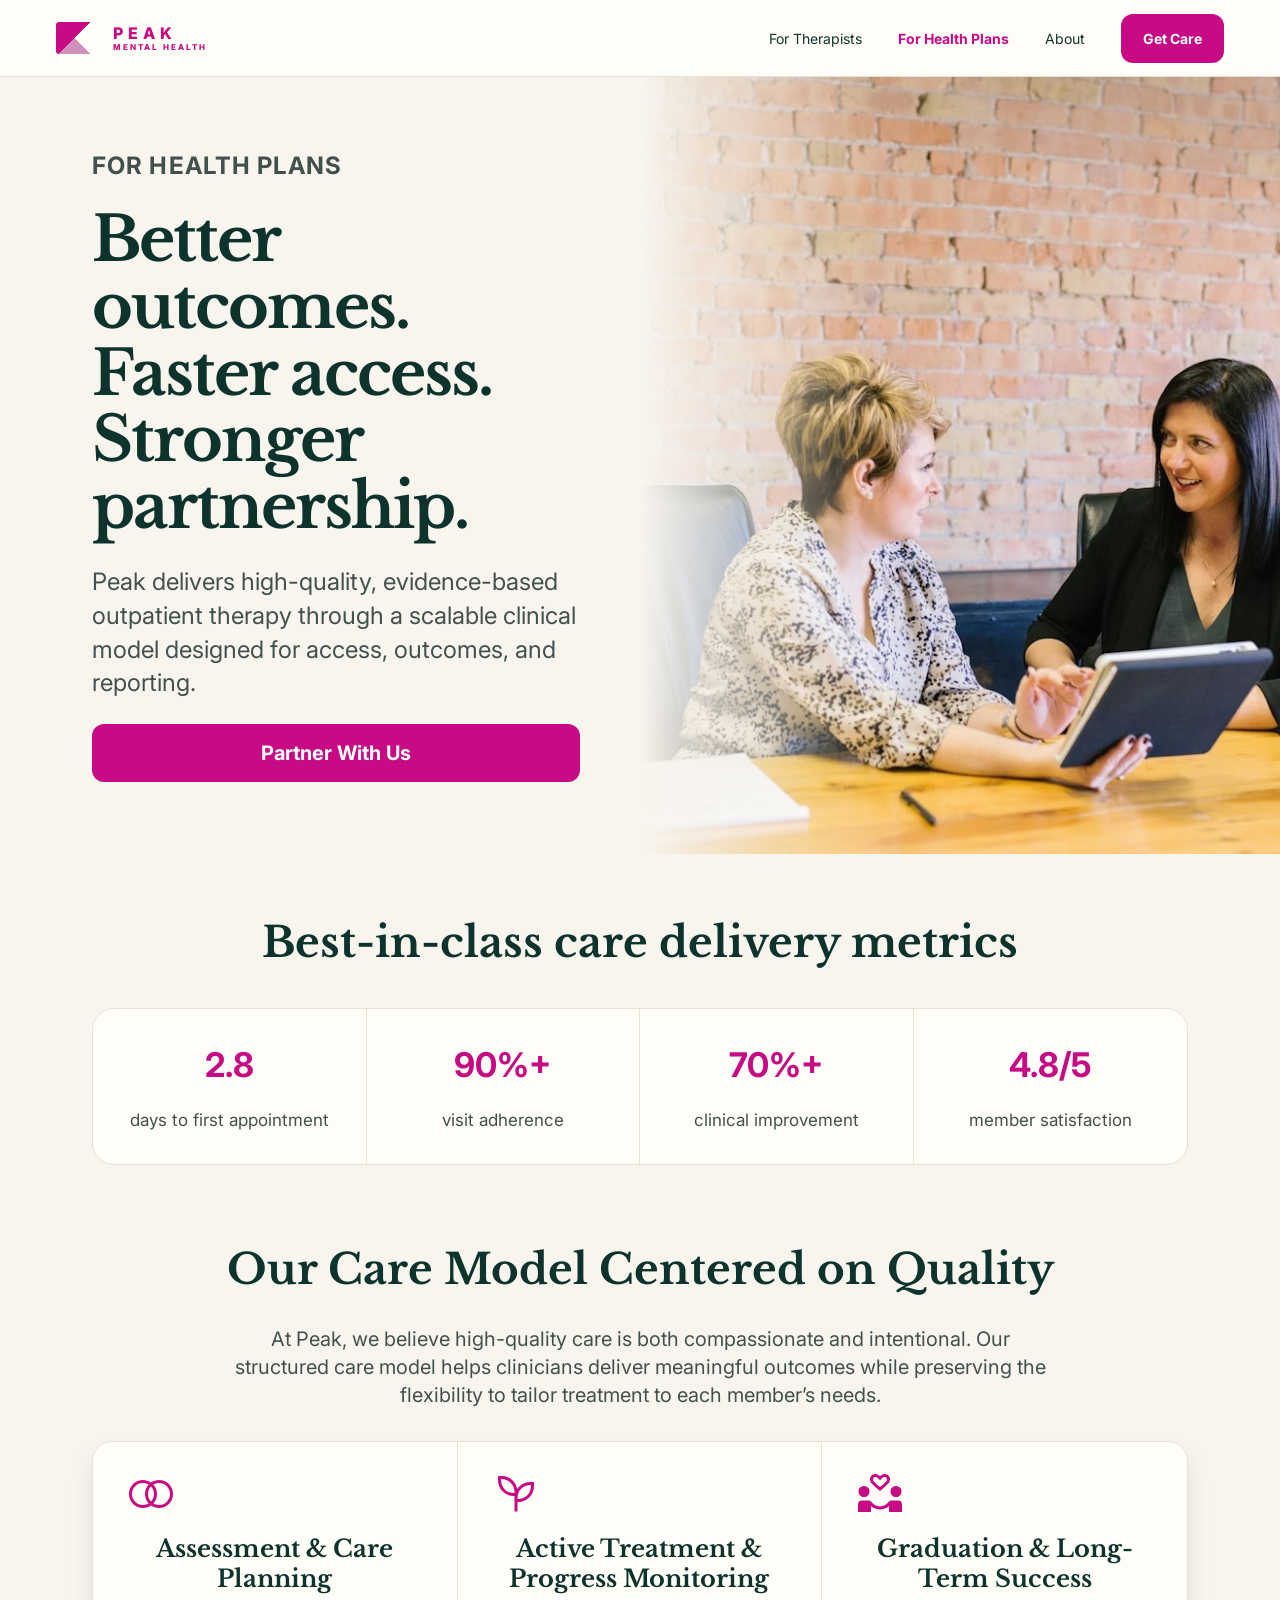
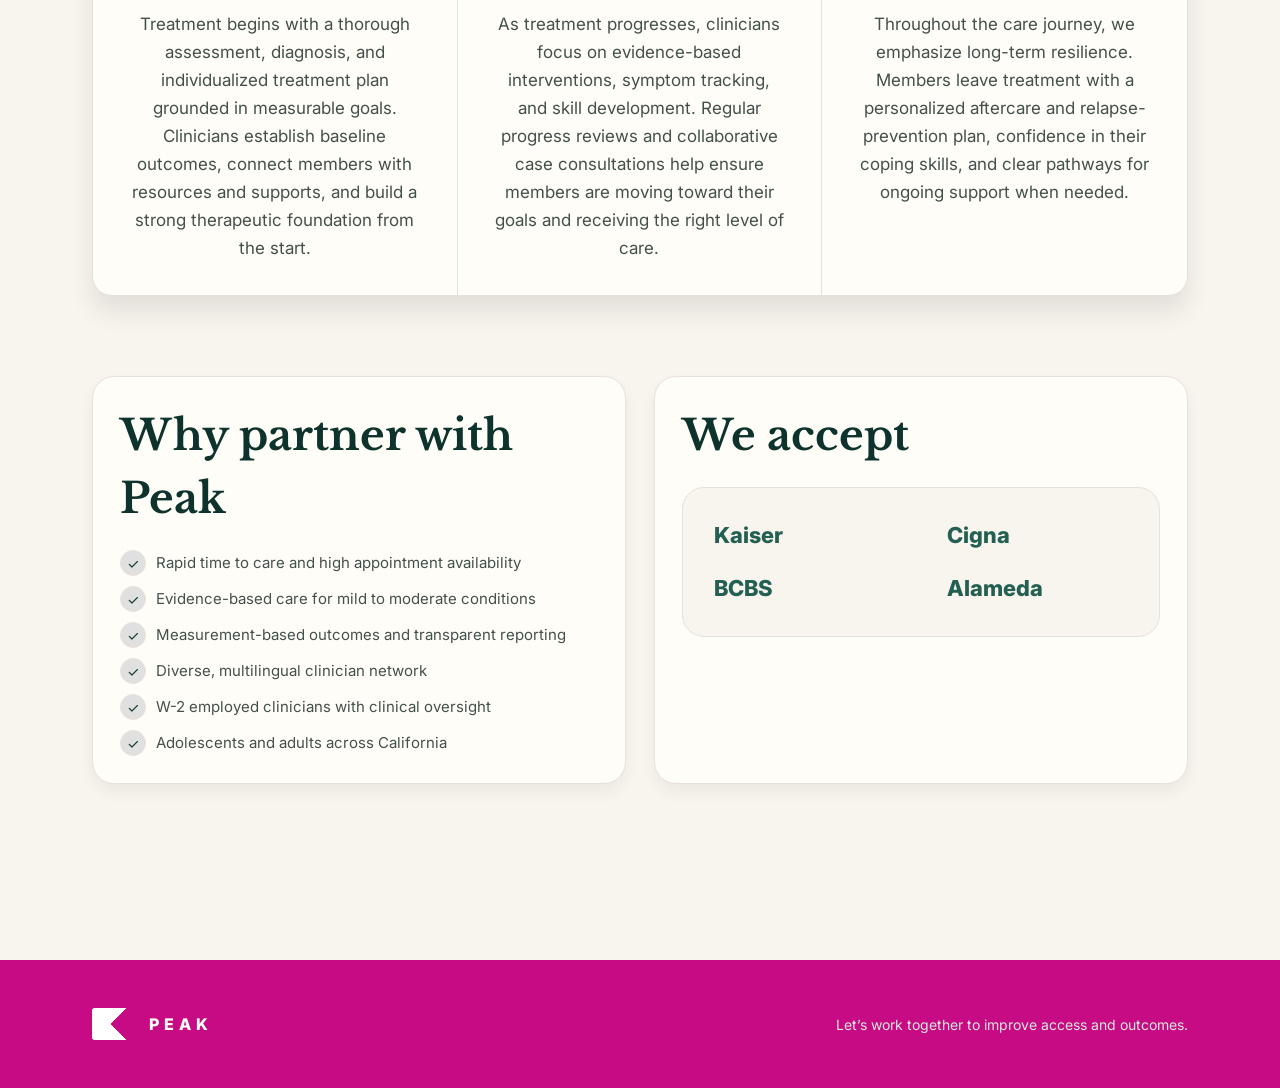
==== health-plans.html @ 939db0d3 "Add For Therapists and For Health Plans pages Builds out the two remaining Figma pages (THERAPISTS, " ====
<!DOCTYPE html>
<html lang="en">
<head>
<meta charset="UTF-8" />
<meta name="viewport" content="width=device-width, initial-scale=1.0" />
<title>For Health Plans — Peak Mental Health</title>
<meta name="description" content="Peak delivers high-quality, evidence-based outpatient therapy through a scalable clinical model designed for access, outcomes, and reporting." />
<link rel="icon" href="assets/icons/logo-mark.svg" type="image/svg+xml" />
<link rel="preconnect" href="https://fonts.googleapis.com" />
<link rel="preconnect" href="https://fonts.gstatic.com" crossorigin />
<link href="https://fonts.googleapis.com/css2?family=Libre+Baskerville:wght@400;700&family=Inter:wght@400;500;700;800&display=swap" rel="stylesheet" />
<link rel="stylesheet" href="styles.css" />
</head>
<body>

<header class="nav">
  <div class="nav__inner">
    <a class="brand" href="index.html">
      <img src="assets/icons/logo-mark.svg" alt="" class="brand__mark" width="45" height="32" />
      <span class="brand__text">
        <span class="brand__name">PEAK</span>
        <span class="brand__sub">MENTAL HEALTH</span>
      </span>
    </a>
    <nav class="nav__links" id="nav-links">
      <a href="therapists.html">For Therapists</a>
      <a href="health-plans.html" class="is-active">For Health Plans</a>
      <a href="index.html#about">About</a>
      <a href="index.html#get-care" class="btn btn--pink btn--sm">Get Care</a>
    </nav>
    <button class="nav__toggle" id="nav-toggle" aria-label="Toggle menu" aria-expanded="false" aria-controls="nav-links">
      <span></span><span></span><span></span>
    </button>
  </div>
</header>

<main id="top">

  <section class="hero">
    <div class="hero__bg" aria-hidden="true">
      <img src="assets/img/health-plans-hero.jpg" alt="" />
      <div class="hero__gradient"></div>
    </div>
    <div class="hero__content">
      <p class="hero__label">For health plans</p>
      <h1>Better outcomes. Faster access. Stronger partnership.</h1>
      <p>Peak delivers high-quality, evidence-based outpatient therapy through a scalable clinical model designed for access, outcomes, and reporting.</p>
      <a href="#partner" class="btn btn--pink btn--lg">Partner With Us</a>
    </div>
  </section>

  <section class="section">

    <div class="stats-block">
      <h2 class="section__title">Best-in-class care delivery metrics</h2>
      <div class="stats-grid">
        <div class="stat-card">
          <p class="stat-card__value">2.8</p>
          <p class="stat-card__label">days to first appointment</p>
        </div>
        <div class="stat-card">
          <p class="stat-card__value">90%+</p>
          <p class="stat-card__label">visit adherence</p>
        </div>
        <div class="stat-card">
          <p class="stat-card__value">70%+</p>
          <p class="stat-card__label">clinical improvement</p>
        </div>
        <div class="stat-card">
          <p class="stat-card__value">4.8/5</p>
          <p class="stat-card__label">member satisfaction</p>
        </div>
      </div>
    </div>

    <div class="care-model">
      <h2 class="section__title">Our Care Model Centered on Quality</h2>
      <p class="section__lead">At Peak, we believe high-quality care is both compassionate and intentional. Our structured care model helps clinicians deliver meaningful outcomes while preserving the flexibility to tailor treatment to each member&rsquo;s needs.</p>

      <div class="feature-grid">
        <div class="feature-card">
          <img src="assets/icons/icon-matching.svg" alt="" class="feature-card__icon" />
          <h3>Assessment &amp; Care Planning</h3>
          <p>Treatment begins with a thorough assessment, diagnosis, and individualized treatment plan grounded in measurable goals. Clinicians establish baseline outcomes, connect members with resources and supports, and build a strong therapeutic foundation from the start.</p>
        </div>
        <div class="feature-card">
          <img src="assets/icons/icon-care-plan.svg" alt="" class="feature-card__icon" />
          <h3>Active Treatment &amp; Progress Monitoring</h3>
          <p>As treatment progresses, clinicians focus on evidence-based interventions, symptom tracking, and skill development. Regular progress reviews and collaborative case consultations help ensure members are moving toward their goals and receiving the right level of care.</p>
        </div>
        <div class="feature-card">
          <img src="assets/icons/icon-care-team.svg" alt="" class="feature-card__icon" />
          <h3>Graduation &amp; Long-Term Success</h3>
          <p>Throughout the care journey, we emphasize long-term resilience. Members leave treatment with a personalized aftercare and relapse-prevention plan, confidence in their coping skills, and clear pathways for ongoing support when needed.</p>
        </div>
      </div>
    </div>

    <div class="partner-grid" id="partner">
      <div class="info-card info-card--wide">
        <h3>Why partner with Peak</h3>
        <ul class="checklist checklist--dark">
          <li><span class="check check--dark">&#10003;</span>Rapid time to care and high appointment availability</li>
          <li><span class="check check--dark">&#10003;</span>Evidence-based care for mild to moderate conditions</li>
          <li><span class="check check--dark">&#10003;</span>Measurement-based outcomes and transparent reporting</li>
          <li><span class="check check--dark">&#10003;</span>Diverse, multilingual clinician network</li>
          <li><span class="check check--dark">&#10003;</span>W-2 employed clinicians with clinical oversight</li>
          <li><span class="check check--dark">&#10003;</span>Adolescents and adults across California</li>
        </ul>
      </div>
      <div class="info-card info-card--wide">
        <h3>We accept</h3>
        <div class="accept-grid">
          <span>Kaiser</span>
          <span>Cigna</span>
          <span>BCBS</span>
          <span>Alameda</span>
        </div>
      </div>
    </div>

  </section>

</main>

<footer class="footer footer--pink">
  <a class="brand" href="index.html">
    <img src="assets/icons/logo-mark.svg" alt="" class="brand__mark" width="45" height="32" />
    <span class="brand__text brand__text--light">
      <span class="brand__name">PEAK</span>
    </span>
  </a>
  <p>Let&rsquo;s work together to improve access and outcomes.</p>
</footer>

<script src="script.js"></script>
</body>
</html>
---- styles.css ----
:root {
  --cream: #f8f5ef;
  --card: #fffdf8;
  --border: #e8e1d7;
  --ink: #0e332c;
  --muted: #43504c;
  --pink: #c60b84;
  --pink-dark: #a8096f;
  --teal: #206875;
  --footer: #0e3b43;
  --chip: #e0e0e0;
  --radius-lg: 22px;
  --radius-md: 20px;
  --content-width: 1256px;
  --font-serif: 'Libre Baskerville', Georgia, serif;
  --font-sans: 'Inter', -apple-system, BlinkMacSystemFont, 'Segoe UI', sans-serif;
}

* { box-sizing: border-box; }

html { scroll-behavior: smooth; }

body {
  margin: 0;
  background: var(--cream);
  color: var(--ink);
  font-family: var(--font-sans);
  line-height: 1.5;
}

img { max-width: 100%; display: block; }

h1, h2, h3 {
  font-family: var(--font-serif);
  font-weight: 700;
  color: var(--ink);
  margin: 0;
}

p { margin: 0; }

a { color: inherit; text-decoration: none; }

.btn {
  display: inline-flex;
  align-items: center;
  justify-content: center;
  border-radius: 12px;
  font-weight: 700;
  font-family: var(--font-sans);
  white-space: nowrap;
  transition: background-color 0.15s ease, transform 0.15s ease;
  border: none;
  cursor: pointer;
}

.btn--pink { background: var(--pink); color: #fff; }
.btn--pink:hover { background: var(--pink-dark); }
.btn--sm { padding: 14px 22px; font-size: 14px; }
.btn--lg { padding: 14px 22px; font-size: 20px; }

/* ---------- Nav ---------- */

.nav {
  position: sticky;
  top: 0;
  z-index: 50;
  background: var(--card);
  border-bottom: 1px solid var(--border);
}

.nav__inner {
  max-width: 1440px;
  margin: 0 auto;
  height: 76px;
  padding: 0 56px;
  display: flex;
  align-items: center;
  justify-content: space-between;
}

.brand {
  display: flex;
  align-items: center;
  gap: 12px;
}

.brand__mark { width: 45px; height: 32px; }

.brand__text {
  display: flex;
  flex-direction: column;
  font-weight: 800;
  color: var(--pink);
  line-height: 1.2;
}

.brand__name { font-size: 16px; letter-spacing: 5px; }
.brand__sub { font-size: 8px; letter-spacing: 2px; }

.nav__links {
  display: flex;
  align-items: center;
  gap: 36px;
  font-size: 14px;
}

.nav__toggle {
  display: none;
  flex-direction: column;
  gap: 5px;
  background: none;
  border: none;
  padding: 8px;
  cursor: pointer;
}

.nav__toggle span {
  width: 24px;
  height: 2px;
  background: var(--ink);
  border-radius: 2px;
}

/* ---------- Hero ---------- */

.hero {
  position: relative;
  display: grid;
  grid-template-columns: 1fr 1fr;
  align-items: center;
  min-height: 640px;
  overflow: hidden;
  max-width: 1440px;
  margin: 0 auto;
}

.hero__bg {
  grid-column: 2;
  grid-row: 1;
  position: relative;
  height: 100%;
  min-height: 640px;
}

.hero__bg img {
  position: absolute;
  inset: 0;
  width: 100%;
  height: 100%;
  object-fit: cover;
}

.hero__gradient {
  position: absolute;
  inset: 0;
  background: linear-gradient(to right, var(--cream) 0%, rgba(248, 245, 239, 0.7) 12%, rgba(248, 245, 239, 0) 38%);
}

.hero__content {
  grid-column: 1;
  grid-row: 1;
  position: relative;
  z-index: 1;
  max-width: 620px;
  padding: 72px 40px 72px 92px;
  display: flex;
  flex-direction: column;
  gap: 24px;
}

.hero__content h1 {
  font-size: 62px;
  line-height: 1.08;
  letter-spacing: -2px;
}

.hero__content p {
  font-size: 24px;
  line-height: 1.4;
  color: var(--muted);
  max-width: 520px;
}

/* ---------- Logos strip ---------- */

.logos {
  max-width: 1440px;
  margin: 0 auto;
  display: flex;
  align-items: center;
  justify-content: center;
  flex-wrap: wrap;
  gap: 64px;
  padding: 48px 40px;
}

.logos img {
  height: 48px;
  width: auto;
  filter: grayscale(1);
  opacity: 0.75;
}

/* ---------- Section shell ---------- */

.section {
  max-width: 1440px;
  margin: 0 auto;
  padding: 64px 92px 120px;
  display: flex;
  flex-direction: column;
  gap: 80px;
}

.section__title {
  font-size: 42px;
  line-height: 1.15;
  text-align: center;
}

.section__lead {
  font-size: 20px;
  line-height: 1.4;
  color: var(--muted);
  text-align: center;
  max-width: 820px;
  margin: 0 auto;
}

/* ---------- Feature grid ---------- */

.feature-grid {
  display: grid;
  grid-template-columns: repeat(3, 1fr);
  background: var(--card);
  border: 1px solid var(--border);
  border-radius: var(--radius-md);
  box-shadow: 0 16px 25px rgba(44, 36, 27, 0.1);
  overflow: hidden;
}

.feature-card {
  padding: 28px 34px 33px;
  display: flex;
  flex-direction: column;
  gap: 16px;
  border-right: 1px solid var(--border);
}

.feature-card:last-child { border-right: none; }

.feature-card__icon { width: 48px; height: 48px; }

.feature-card h3 { font-size: 24px; line-height: 1.25; }

.feature-card p { color: var(--muted); font-size: 17px; line-height: 1.65; }

/* ---------- Clinicians ---------- */

.clinicians {
  display: flex;
  flex-direction: column;
  align-items: center;
  gap: 32px;
  text-align: center;
}

.clinician-grid {
  display: grid;
  grid-template-columns: repeat(4, 1fr);
  gap: 16px;
  width: 100%;
  text-align: left;
  margin-top: 22px;
}

.clinician-card {
  background: var(--card);
  border: 1px solid var(--border);
  border-radius: var(--radius-lg);
  box-shadow: 0 8px 15px rgba(34, 32, 28, 0.06);
  overflow: hidden;
  display: flex;
  flex-direction: column;
}

.clinician-card img { width: 100%; aspect-ratio: 1 / 1; object-fit: cover; }

.clinician-card__body {
  padding: 16px;
  display: flex;
  flex-direction: column;
  gap: 4px;
}

.clinician-card h3 { font-family: var(--font-sans); font-size: 16px; font-weight: 700; }

.clinician-card__label { color: var(--muted); font-size: 15px; }

.tags {
  display: flex;
  flex-wrap: wrap;
  gap: 8px;
  margin-top: 8px;
}

.tags span {
  background: var(--chip);
  color: var(--muted);
  font-size: 13px;
  padding: 4px 12px;
  border-radius: 14px;
}

.clinician-card--more {
  align-items: center;
  justify-content: center;
  text-align: center;
  gap: 24px;
  padding: 40px 20px;
}

.avatar-grid {
  display: grid;
  grid-template-columns: repeat(2, 1fr);
  gap: 8px;
  width: 108px;
}

.avatar-grid img {
  width: 50px;
  height: 50px;
  border-radius: 50%;
  aspect-ratio: 1 / 1;
  object-fit: cover;
}

.clinician-card__more-label { color: var(--muted); font-size: 15px; }
.clinician-card__more-link { font-weight: 700; font-size: 15px; }

/* ---------- How it works ---------- */

.how-it-works {
  display: grid;
  grid-template-columns: repeat(3, 1fr);
  background: var(--card);
  border: 1px solid var(--border);
  border-radius: var(--radius-md);
  box-shadow: 0 16px 25px rgba(44, 36, 27, 0.1);
  overflow: hidden;
}

.how-it-works__col {
  padding: 28px 34px 33px;
  display: flex;
  flex-direction: column;
  gap: 16px;
  border-right: 1px solid var(--border);
}

.how-it-works__col:last-child { border-right: none; }

.how-it-works__col .feature-card__icon { width: 48px; height: 48px; }

.how-it-works__col h3 { font-size: 24px; }

.how-it-works__col p { color: var(--muted); font-size: 17px; line-height: 1.65; }

/* ---------- CTA block ---------- */

.cta-block {
  display: flex;
  flex-direction: column;
  align-items: center;
  gap: 32px;
  text-align: center;
}

/* ---------- Split band ---------- */

.split-band {
  max-width: 1440px;
  margin: 0 auto;
  background: var(--teal);
  border-radius: 28px 28px 0 0;
  padding: 88px 92px 0;
  display: grid;
  grid-template-columns: 1fr 1fr;
  column-gap: 52px;
  position: relative;
}

.split-band__image {
  border-radius: 28px;
  overflow: hidden;
  height: 430px;
}

.split-band__image img { width: 100%; height: 100%; object-fit: cover; }

.split-band__content {
  color: #fff;
  display: flex;
  flex-direction: column;
  gap: 26px;
  justify-content: center;
}

.split-band__content h2 {
  color: #fff;
  font-size: 42px;
  line-height: 1.15;
}

.checklist {
  list-style: none;
  margin: 0;
  padding: 0;
  display: flex;
  flex-direction: column;
  gap: 14px;
  font-size: 16px;
}

.checklist li { display: flex; align-items: center; gap: 10px; }

.check {
  width: 26px;
  height: 26px;
  min-width: 26px;
  border: 1px solid rgba(255, 255, 255, 0.55);
  border-radius: 50%;
  display: inline-flex;
  align-items: center;
  justify-content: center;
  font-size: 14px;
}

.split-band__cards {
  grid-column: 1 / -1;
  display: grid;
  grid-template-columns: repeat(2, 1fr);
  gap: 28px;
  transform: translateY(56px);
}

.info-card {
  background: var(--card);
  border: 1px solid var(--border);
  border-radius: var(--radius-lg);
  box-shadow: 0 8px 15px rgba(34, 32, 28, 0.06);
  padding: 27px;
  display: flex;
  flex-direction: column;
  gap: 12px;
  align-items: flex-start;
}

.info-card h3 { font-size: 32px; }

.info-card p { color: var(--muted); font-size: 15px; }

/* ---------- Nav active state ---------- */

.nav__links a.is-active { color: var(--pink); font-weight: 700; }

/* ---------- Hero label (health plans) ---------- */

.hero__label {
  font-family: var(--font-sans);
  font-weight: 700;
  font-size: 14px;
  letter-spacing: 1.12px;
  text-transform: uppercase;
  color: var(--teal);
}

/* ---------- Practice block (therapists) ---------- */

.practice-block {
  display: flex;
  flex-direction: column;
  align-items: center;
  gap: 32px;
  text-align: center;
}

.practice-split {
  display: grid;
  grid-template-columns: 2fr 1fr;
  gap: 24px;
  width: 100%;
  text-align: left;
  align-items: stretch;
}

.benefit-grid {
  display: grid;
  grid-template-columns: repeat(2, 1fr);
  background: var(--card);
  border: 1px solid var(--border);
  border-radius: var(--radius-md);
}

.benefit-card {
  padding: 28px 34px 33px;
  border-right: 1px solid var(--border);
  border-bottom: 1px solid var(--border);
  display: flex;
  flex-direction: column;
  gap: 12px;
}

.benefit-card:nth-child(2n) { border-right: none; }
.benefit-card:nth-last-child(-n+2) { border-bottom: none; }

.benefit-card h3 { font-size: 24px; }
.benefit-card p { color: var(--muted); font-size: 17px; line-height: 1.65; }

.practice-split__photo { height: 100%; }
.practice-split__photo img { aspect-ratio: auto; height: 320px; }

/* ---------- Quote grid (testimonials) ---------- */

.quote-grid {
  display: grid;
  grid-template-columns: repeat(3, 1fr);
  gap: 16px;
  width: 100%;
}

.quote-card {
  background: var(--card);
  border: 1px solid var(--border);
  border-radius: 12px;
  box-shadow: 0 16px 25px rgba(44, 36, 27, 0.1);
  padding: 29px 35px 34px;
  margin: 0;
  display: flex;
  flex-direction: column;
  gap: 16px;
}

.quote-card__mark { width: 64px; height: 63px; opacity: 0.25; }

.quote-card blockquote {
  margin: 0;
  font-family: var(--font-serif);
  font-weight: 700;
  font-size: 20px;
  line-height: 1.35;
  color: var(--ink);
}

.quote-card figcaption {
  display: flex;
  align-items: center;
  gap: 16px;
  margin-top: auto;
  padding-top: 16px;
}

.quote-card figcaption img {
  width: 56px;
  height: 56px;
  border-radius: 50%;
  object-fit: cover;
}

.quote-card figcaption div {
  display: flex;
  flex-direction: column;
  font-size: 15px;
  color: var(--muted);
}

/* ---------- CTA split (join our team) ---------- */

.cta-split {
  display: grid;
  grid-template-columns: 1fr 1fr;
  background: var(--card);
  border: 1px solid var(--border);
  border-radius: var(--radius-md);
  box-shadow: 0 8px 15px rgba(34, 32, 28, 0.06);
  overflow: hidden;
  width: 100%;
}

.cta-split__image img { width: 100%; height: 100%; object-fit: cover; display: block; }

.cta-split__content {
  display: flex;
  flex-direction: column;
  align-items: center;
  justify-content: center;
  gap: 24px;
  text-align: center;
  padding: 48px;
}

/* ---------- FAQ ---------- */

.faq {
  display: flex;
  flex-direction: column;
  align-items: center;
  gap: 64px;
  width: 100%;
}

.faq-grid {
  display: grid;
  grid-template-columns: repeat(2, 1fr);
  background: var(--card);
  border: 1px solid var(--border);
  border-radius: var(--radius-md);
  width: 100%;
}

.faq-item {
  padding: 28px 34px 33px;
  border-right: 1px solid var(--border);
  border-bottom: 1px solid var(--border);
  display: flex;
  flex-direction: column;
  gap: 12px;
}

.faq-item:nth-child(2n) { border-right: none; }
.faq-item:nth-last-child(-n+2) { border-bottom: none; }

.faq-item h3 { font-size: 24px; }
.faq-item p { color: var(--muted); font-size: 17px; line-height: 1.65; }

/* ---------- Stats block (health plans) ---------- */

.stats-block {
  display: flex;
  flex-direction: column;
  align-items: center;
  gap: 42px;
  width: 100%;
}

.stats-grid {
  display: grid;
  grid-template-columns: repeat(4, 1fr);
  background: var(--card);
  border: 1px solid var(--border);
  border-radius: var(--radius-lg);
  width: 100%;
  overflow: hidden;
}

.stat-card {
  padding: 30px;
  text-align: center;
  border-right: 1px solid var(--border);
  display: flex;
  flex-direction: column;
  gap: 18px;
}

.stat-card:last-child { border-right: none; }

.stat-card__value {
  font-family: var(--font-sans);
  font-weight: 700;
  font-size: 34px;
  color: var(--pink);
}

.stat-card__label { color: var(--muted); font-size: 17px; }

/* ---------- Care model (reuses .feature-grid) ---------- */

.care-model {
  display: flex;
  flex-direction: column;
  align-items: center;
  gap: 32px;
  text-align: center;
  width: 100%;
}

/* ---------- Partner grid (health plans) ---------- */

.partner-grid {
  display: grid;
  grid-template-columns: repeat(2, 1fr);
  gap: 28px;
  width: 100%;
}

.info-card--wide { gap: 20px; }
.info-card--wide h3 { font-size: 42px; }

.checklist--dark { color: var(--muted); font-size: 15px; gap: 10px; }
.check--dark {
  border-color: var(--border);
  background: var(--chip);
  color: var(--ink);
}

.accept-grid {
  display: grid;
  grid-template-columns: repeat(2, 1fr);
  gap: 20px 51px;
  background: var(--cream);
  border: 1px solid var(--border);
  border-radius: var(--radius-lg);
  padding: 31px;
  width: 100%;
}

.accept-grid span {
  font-weight: 800;
  font-size: 22px;
  color: #246052;
}

/* ---------- Footer ---------- */

.footer {
  background: var(--footer);
  color: #dfe9dd;
  text-align: right;
  padding: 48px 92px;
  margin-top: 56px;
  font-size: 14px;
}

.footer--pink {
  background: var(--pink);
  display: flex;
  align-items: center;
  justify-content: space-between;
  text-align: left;
  gap: 24px;
  flex-wrap: wrap;
}

.footer--pink .brand__text--light { color: #fff; }
.footer--pink .brand__mark { filter: brightness(0) invert(1); }

/* ---------- Responsive ---------- */

@media (max-width: 1100px) {
  .section { padding: 56px 40px 96px; }
  .split-band { padding: 72px 40px 0; }
  .footer { padding: 40px 40px; }
  .feature-grid, .how-it-works { grid-template-columns: 1fr; }
  .feature-card, .how-it-works__col { border-right: none; border-bottom: 1px solid var(--border); }
  .feature-card:last-child, .how-it-works__col:last-child { border-bottom: none; }
  .clinician-grid { grid-template-columns: repeat(2, 1fr); }

  .practice-split { grid-template-columns: 1fr; }
  .practice-split__photo img { height: 260px; }
  .quote-grid { grid-template-columns: 1fr; }
  .cta-split { grid-template-columns: 1fr; }
  .cta-split__image img { height: 260px; }
  .faq-grid { grid-template-columns: 1fr; }
  .faq-item { border-right: none; border-bottom: 1px solid var(--border); }
  .faq-item:last-child { border-bottom: none; }
  .stats-grid { grid-template-columns: repeat(2, 1fr); }
  .stat-card:nth-child(2n) { border-right: none; }
  .stat-card:nth-child(n+3) { border-top: 1px solid var(--border); }
  .partner-grid { grid-template-columns: 1fr; }
}

@media (max-width: 900px) {
  .nav__inner { padding: 0 24px; }
  .nav__links {
    position: absolute;
    top: 76px;
    left: 0;
    right: 0;
    z-index: 40;
    background: var(--card);
    border-bottom: 1px solid var(--border);
    flex-direction: column;
    align-items: flex-start;
    gap: 20px;
    padding: 24px;
    display: none;
  }
  .nav__links.is-open { display: flex; }
  .nav__toggle { display: flex; }

  .hero { grid-template-columns: 1fr; }
  .hero__bg { grid-row: 1; grid-column: 1; min-height: 320px; height: 320px; position: relative; order: 1; }
  .hero__gradient { background: linear-gradient(to top, var(--cream) 0%, rgba(248,245,239,0.3) 40%, rgba(248,245,239,0) 100%); }
  .hero__content { grid-row: 2; grid-column: 1; order: 2; padding: 40px 24px; max-width: none; }
  .hero__content h1 { font-size: 40px; letter-spacing: -1px; }
  .hero__content p { font-size: 18px; max-width: none; }

  .logos { gap: 32px; padding: 32px 24px; }

  .split-band { grid-template-columns: 1fr; }
  .split-band__cards { grid-template-columns: 1fr; transform: none; margin-top: 28px; padding-bottom: 40px; }
  .split-band__image { height: 280px; }

  .clinician-grid { grid-template-columns: 1fr; }

  .benefit-grid { grid-template-columns: 1fr; }
  .benefit-card { border-right: none !important; border-bottom: 1px solid var(--border); }
  .benefit-card:last-child { border-bottom: none; }
  .accept-grid { grid-template-columns: 1fr; }
}

@media (max-width: 560px) {
  .section__title { font-size: 30px; }
  .hero__content h1 { font-size: 32px; }
  .footer { text-align: center; }
}
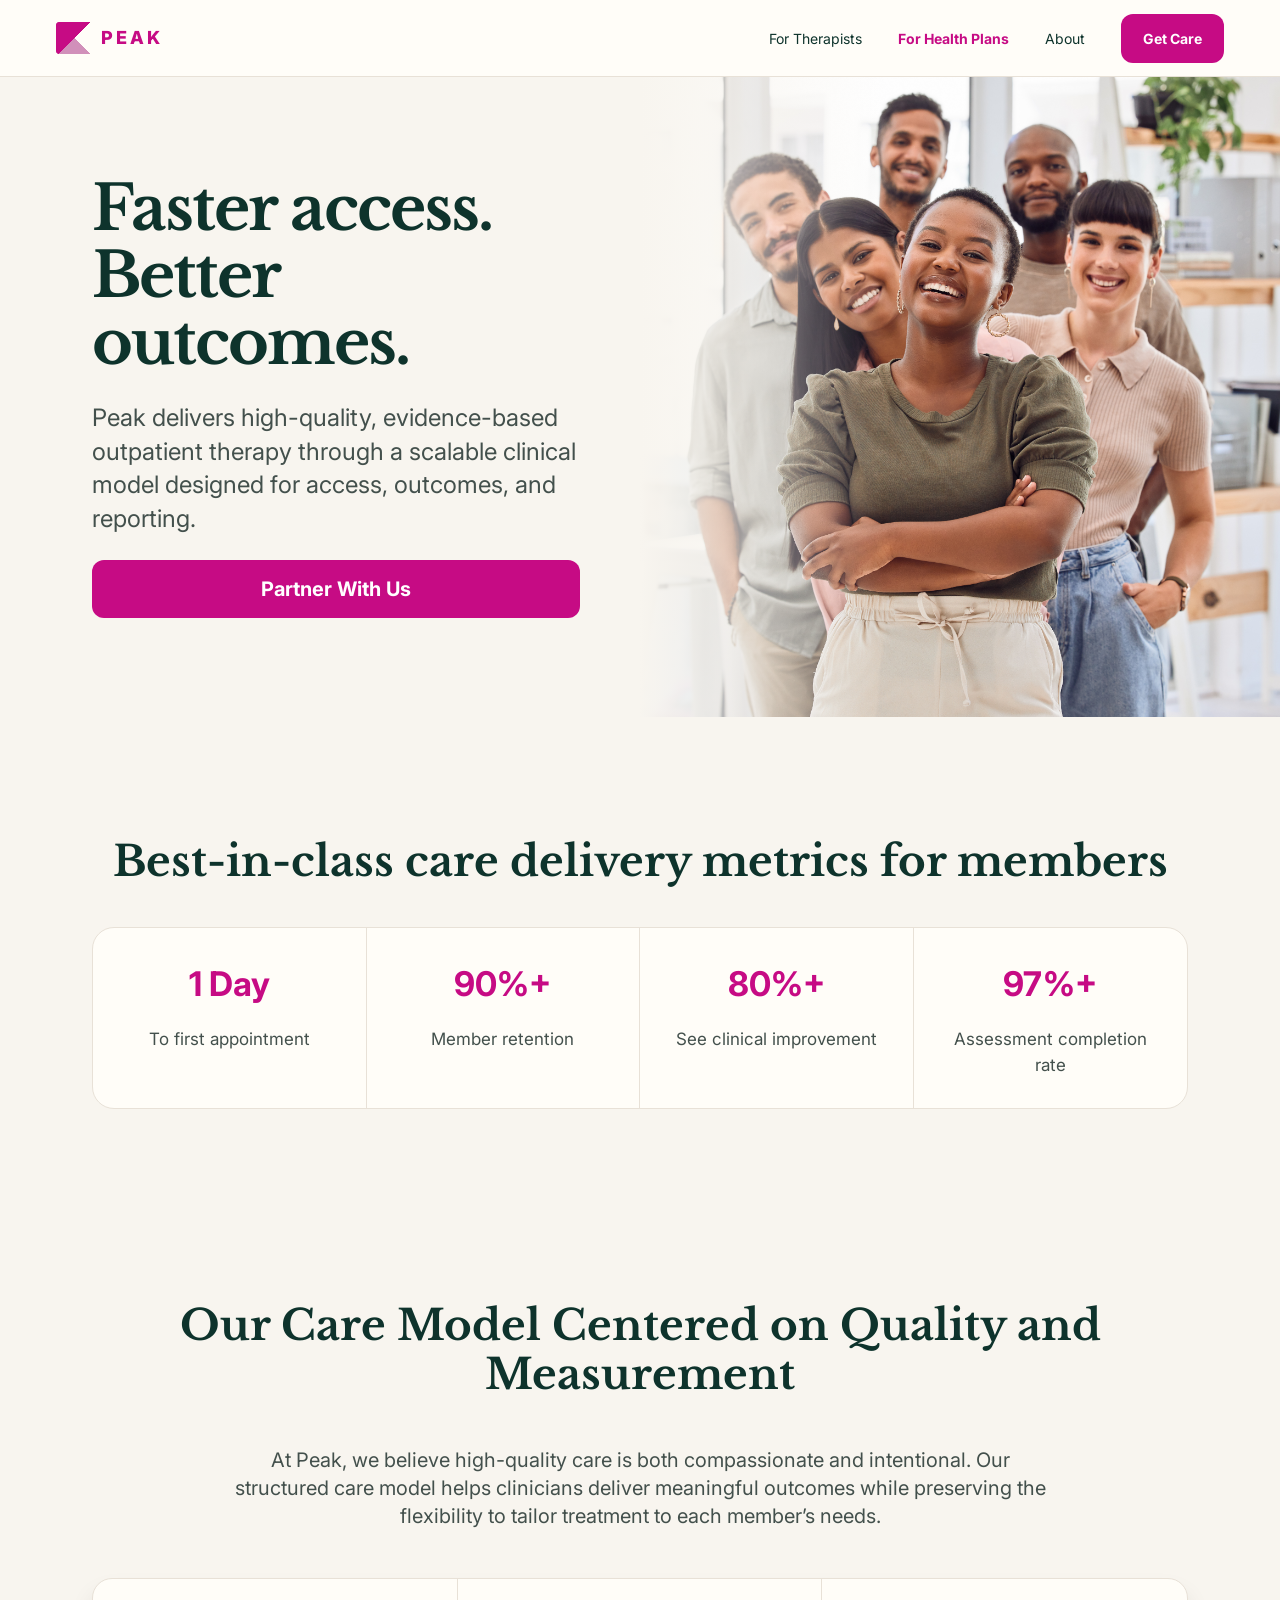
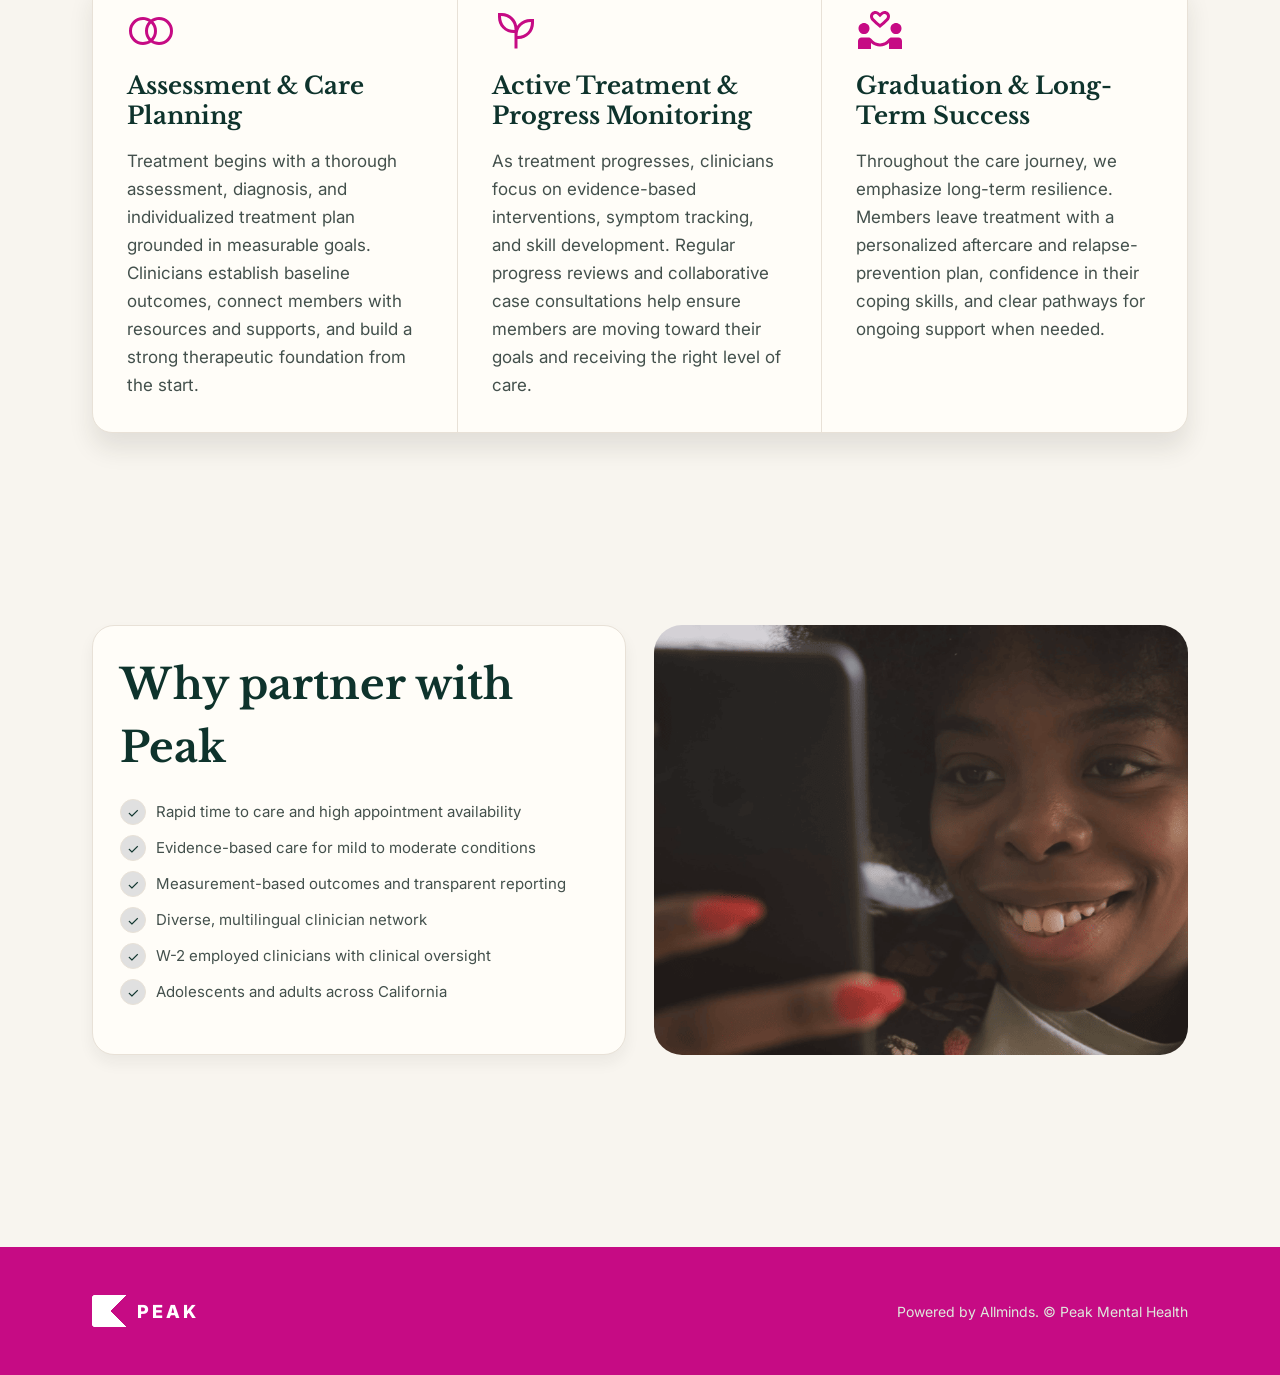
==== commit e9a73e3c: "Incorporated feedback from PMH" ====
--- a/health-plans.html
+++ b/health-plans.html
@@ -19,14 +19,13 @@
       <img src="assets/icons/logo-mark.svg" alt="" class="brand__mark" width="45" height="32" />
       <span class="brand__text">
         <span class="brand__name">PEAK</span>
-        <span class="brand__sub">MENTAL HEALTH</span>
       </span>
     </a>
     <nav class="nav__links" id="nav-links">
       <a href="therapists.html">For Therapists</a>
       <a href="health-plans.html" class="is-active">For Health Plans</a>
       <a href="index.html#about">About</a>
-      <a href="index.html#get-care" class="btn btn--pink btn--sm">Get Care</a>
+      <a href="https://app.getallminds.com/matching" class="btn btn--pink btn--sm">Get Care</a>
     </nav>
     <button class="nav__toggle" id="nav-toggle" aria-label="Toggle menu" aria-expanded="false" aria-controls="nav-links">
       <span></span><span></span><span></span>
@@ -38,12 +37,11 @@
 
   <section class="hero">
     <div class="hero__bg" aria-hidden="true">
-      <img src="assets/img/health-plans-hero.jpg" alt="" />
+      <img src="assets/img/clinicians.jpg" alt="" />
       <div class="hero__gradient"></div>
     </div>
     <div class="hero__content">
-      <p class="hero__label">For health plans</p>
-      <h1>Better outcomes. Faster access. Stronger partnership.</h1>
+      <h1>Faster access. Better outcomes.</h1>
       <p>Peak delivers high-quality, evidence-based outpatient therapy through a scalable clinical model designed for access, outcomes, and reporting.</p>
       <a href="#partner" class="btn btn--pink btn--lg">Partner With Us</a>
     </div>
@@ -52,29 +50,29 @@
   <section class="section">
 
     <div class="stats-block">
-      <h2 class="section__title">Best-in-class care delivery metrics</h2>
+      <h2 class="section__title">Best-in-class care delivery metrics for members</h2>
       <div class="stats-grid">
         <div class="stat-card">
-          <p class="stat-card__value">2.8</p>
-          <p class="stat-card__label">days to first appointment</p>
+          <p class="stat-card__value">1 Day</p>
+          <p class="stat-card__label">To first appointment</p>
         </div>
         <div class="stat-card">
           <p class="stat-card__value">90%+</p>
-          <p class="stat-card__label">visit adherence</p>
+          <p class="stat-card__label">Member retention</p>
         </div>
         <div class="stat-card">
-          <p class="stat-card__value">70%+</p>
-          <p class="stat-card__label">clinical improvement</p>
+          <p class="stat-card__value">80%+</p>
+          <p class="stat-card__label">See clinical improvement</p>
         </div>
         <div class="stat-card">
-          <p class="stat-card__value">4.8/5</p>
-          <p class="stat-card__label">member satisfaction</p>
+          <p class="stat-card__value">97%+</p>
+          <p class="stat-card__label">Assessment completion rate</p>
         </div>
       </div>
     </div>
 
     <div class="care-model">
-      <h2 class="section__title">Our Care Model Centered on Quality</h2>
+      <h2 class="section__title">Our Care Model Centered on Quality and Measurement</h2>
       <p class="section__lead">At Peak, we believe high-quality care is both compassionate and intentional. Our structured care model helps clinicians deliver meaningful outcomes while preserving the flexibility to tailor treatment to each member&rsquo;s needs.</p>
 
       <div class="feature-grid">
@@ -108,14 +106,8 @@
           <li><span class="check check--dark">&#10003;</span>Adolescents and adults across California</li>
         </ul>
       </div>
-      <div class="info-card info-card--wide">
-        <h3>We accept</h3>
-        <div class="accept-grid">
-          <span>Kaiser</span>
-          <span>Cigna</span>
-          <span>BCBS</span>
-          <span>Alameda</span>
-        </div>
+      <div class="split-band__image">
+        <img src="assets/img/woman-phone.png" alt="Patient doing tele-therapy through smartphone" />
       </div>
     </div>
 
@@ -130,7 +122,7 @@
       <span class="brand__name">PEAK</span>
     </span>
   </a>
-  <p>Let&rsquo;s work together to improve access and outcomes.</p>
+  <p>Powered by Allminds. &copy; Peak Mental Health</p>
 </footer>
 
 <script src="script.js"></script>
--- a/styles.css
+++ b/styles.css
@@ -82,7 +82,7 @@
 .brand {
   display: flex;
   align-items: center;
-  gap: 12px;
+  gap: 0px;
 }
 
 .brand__mark { width: 45px; height: 32px; }
@@ -95,7 +95,7 @@
   line-height: 1.2;
 }
 
-.brand__name { font-size: 16px; letter-spacing: 5px; }
+.brand__name { font-size: 18px; letter-spacing: 3px; }
 .brand__sub { font-size: 8px; letter-spacing: 2px; }
 
 .nav__links {
@@ -131,7 +131,6 @@
   align-items: center;
   min-height: 640px;
   overflow: hidden;
-  max-width: 1440px;
   margin: 0 auto;
 }
 
@@ -185,7 +184,6 @@
 /* ---------- Logos strip ---------- */
 
 .logos {
-  max-width: 1440px;
   margin: 0 auto;
   display: flex;
   align-items: center;
@@ -193,6 +191,7 @@
   flex-wrap: wrap;
   gap: 64px;
   padding: 48px 40px;
+  display:none;
 }
 
 .logos img {
@@ -207,10 +206,10 @@
 .section {
   max-width: 1440px;
   margin: 0 auto;
-  padding: 64px 92px 120px;
-  display: flex;
-  flex-direction: column;
-  gap: 80px;
+  padding: 120px 92px 192px;
+  display: flex;
+  flex-direction: column;
+  gap: 192px;
 }
 
 .section__title {
@@ -262,7 +261,7 @@
   display: flex;
   flex-direction: column;
   align-items: center;
-  gap: 32px;
+  gap: 48px;
   text-align: center;
 }
 
@@ -373,21 +372,19 @@
   display: flex;
   flex-direction: column;
   align-items: center;
-  gap: 32px;
+  gap: 48px;
   text-align: center;
 }
 
 /* ---------- Split band ---------- */
 
 .split-band {
-  max-width: 1440px;
   margin: 0 auto;
   background: var(--teal);
-  border-radius: 28px 28px 0 0;
-  padding: 88px 92px 0;
+  padding: 88px 92px;
   display: grid;
   grid-template-columns: 1fr 1fr;
-  column-gap: 52px;
+  gap: 52px;
   position: relative;
 }
 
@@ -441,8 +438,7 @@
   grid-column: 1 / -1;
   display: grid;
   grid-template-columns: repeat(2, 1fr);
-  gap: 28px;
-  transform: translateY(56px);
+  gap: 52px;
 }
 
 .info-card {
@@ -482,7 +478,7 @@
   display: flex;
   flex-direction: column;
   align-items: center;
-  gap: 32px;
+  gap: 48px;
   text-align: center;
 }
 
@@ -498,15 +494,10 @@
 .benefit-grid {
   display: grid;
   grid-template-columns: repeat(2, 1fr);
-  background: var(--card);
-  border: 1px solid var(--border);
-  border-radius: var(--radius-md);
 }
 
 .benefit-card {
   padding: 28px 34px 33px;
-  border-right: 1px solid var(--border);
-  border-bottom: 1px solid var(--border);
   display: flex;
   flex-direction: column;
   gap: 12px;
@@ -519,7 +510,7 @@
 .benefit-card p { color: var(--muted); font-size: 17px; line-height: 1.65; }
 
 .practice-split__photo { height: 100%; }
-.practice-split__photo img { aspect-ratio: auto; height: 320px; }
+.practice-split__photo img { aspect-ratio: auto; }
 
 /* ---------- Quote grid (testimonials) ---------- */
 
@@ -580,12 +571,13 @@
 .cta-split {
   display: grid;
   grid-template-columns: 1fr 1fr;
-  background: var(--card);
+  background: var(--teal);
   border: 1px solid var(--border);
   border-radius: var(--radius-md);
   box-shadow: 0 8px 15px rgba(34, 32, 28, 0.06);
   overflow: hidden;
   width: 100%;
+  color: white;
 }
 
 .cta-split__image img { width: 100%; height: 100%; object-fit: cover; display: block; }
@@ -596,7 +588,6 @@
   align-items: center;
   justify-content: center;
   gap: 24px;
-  text-align: center;
   padding: 48px;
 }
 
@@ -613,16 +604,11 @@
 .faq-grid {
   display: grid;
   grid-template-columns: repeat(2, 1fr);
-  background: var(--card);
-  border: 1px solid var(--border);
-  border-radius: var(--radius-md);
   width: 100%;
 }
 
 .faq-item {
   padding: 28px 34px 33px;
-  border-right: 1px solid var(--border);
-  border-bottom: 1px solid var(--border);
   display: flex;
   flex-direction: column;
   gap: 12px;
@@ -680,8 +666,7 @@
   display: flex;
   flex-direction: column;
   align-items: center;
-  gap: 32px;
-  text-align: center;
+  gap: 48px;
   width: 100%;
 }
 
@@ -728,7 +713,6 @@
   color: #dfe9dd;
   text-align: right;
   padding: 48px 92px;
-  margin-top: 56px;
   font-size: 14px;
 }
 
